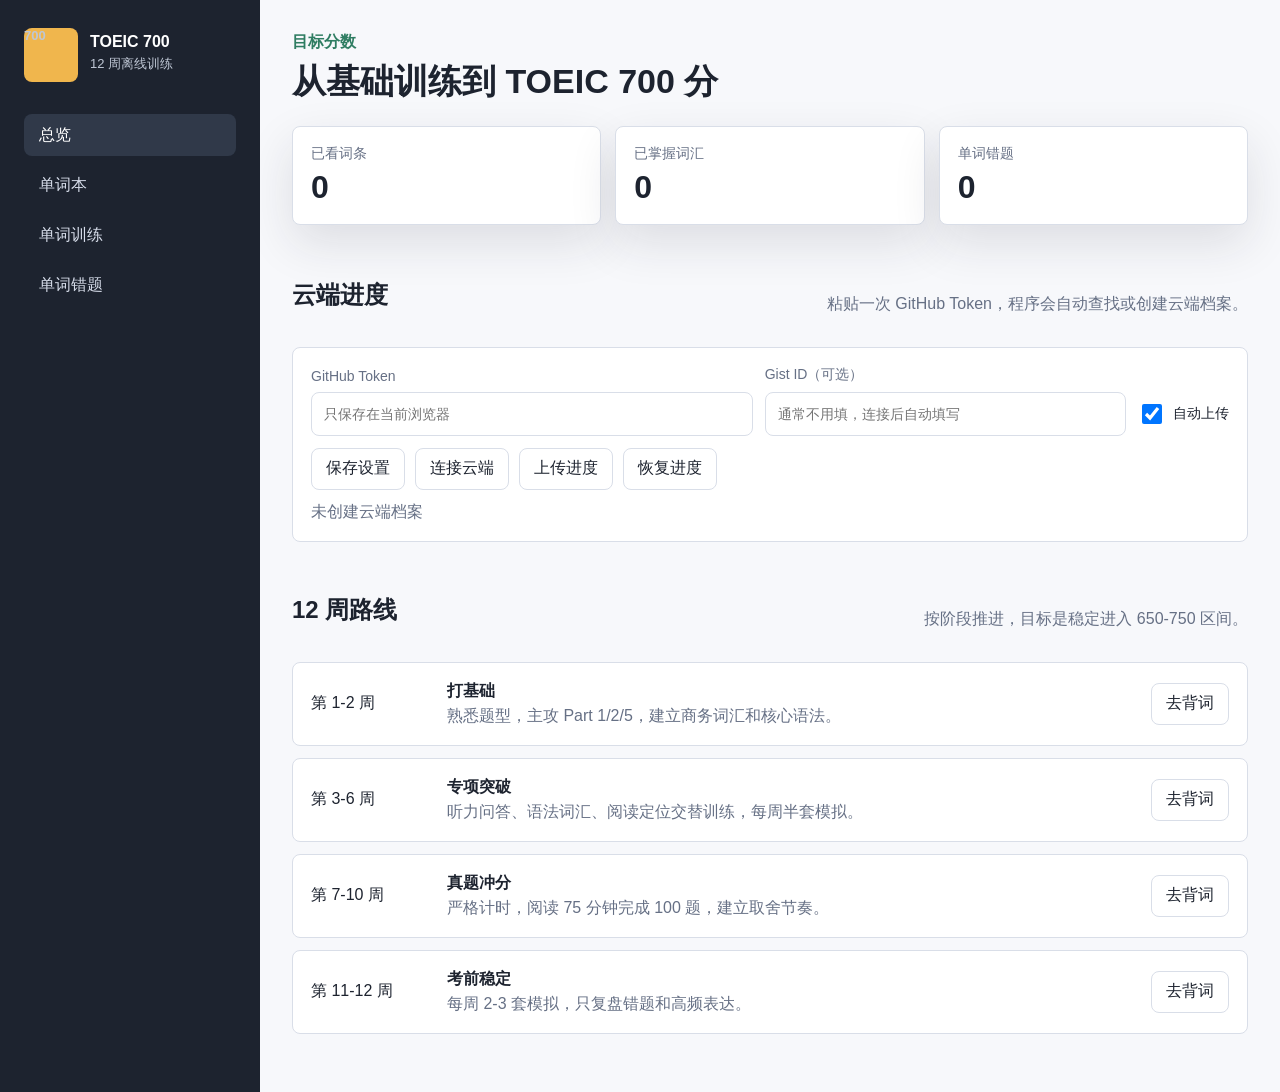
==== index.html @ c93ab91b "Add files via upload" ====
﻿<!doctype html>
<html lang="zh-CN">
  <head>
    <meta charset="utf-8" />
    <meta name="viewport" content="width=device-width, initial-scale=1" />
    <title>TOEIC 700 离线训练程序</title>
    <link rel="stylesheet" href="./styles.css" />
  </head>
  <body>
    <aside class="sidebar">
      <div class="brand">
        <span class="brand-mark">700</span>
        <div>
          <strong>TOEIC 700</strong>
          <span>12 周离线训练</span>
        </div>
      </div>
      <nav class="tabs" aria-label="主导航">
        <button class="tab active" data-tab="dashboard">总览</button>
        <button class="tab" data-tab="wordbook">单词本</button>
        <button class="tab" data-tab="vocab">单词训练</button>
        <button class="tab" data-tab="word-mistakes">单词错题</button>
      </nav>
    </aside>

    <main class="app">
      <section class="panel active" id="dashboard">
        <header class="page-head">
          <div>
            <p class="eyebrow">目标分数</p>
            <h1>从基础训练到 TOEIC 700 分</h1>
          </div>
        </header>

        <div class="metrics">
          <article>
            <span>已看词条</span>
            <strong id="seen-count">0</strong>
          </article>
          <article>
            <span>已掌握词汇</span>
            <strong id="known-count">0</strong>
          </article>
          <article>
            <span>单词错题</span>
            <strong id="word-mistake-dashboard-count">0</strong>
          </article>
        </div>

        <section class="band cloud-sync">
          <div class="section-title">
            <h2>云端进度</h2>
            <p>粘贴一次 GitHub Token，程序会自动查找或创建云端档案。</p>
          </div>
          <div class="cloud-sync-card">
            <label>
              GitHub Token
              <input id="cloud-token" type="password" autocomplete="off" placeholder="只保存在当前浏览器" />
            </label>
            <label>
              Gist ID（可选）
              <input id="cloud-gist-id" type="text" autocomplete="off" placeholder="通常不用填，连接后自动填写" />
            </label>
            <label class="check-row">
              <input id="cloud-auto" type="checkbox" />
              自动上传
            </label>
            <div class="cloud-actions">
              <button id="save-cloud-sync" type="button">保存设置</button>
              <button id="create-cloud-save" type="button">连接云端</button>
              <button id="upload-cloud-save" type="button">上传进度</button>
              <button id="download-cloud-save" type="button">恢复进度</button>
            </div>
            <p class="cloud-status" id="cloud-status">未连接云端</p>
          </div>
        </section>

        <section class="band">
          <div class="section-title">
            <h2>12 周路线</h2>
            <p>按阶段推进，目标是稳定进入 650-750 区间。</p>
          </div>
          <div class="timeline" id="timeline"></div>
        </section>
      </section>

      <section class="panel" id="wordbook">
        <header class="page-head">
          <div>
            <p class="eyebrow">词汇浏览</p>
            <h1>单词本</h1>
          </div>
          <div class="actions">
            <input id="wordbook-search" class="wordbook-search" type="search" aria-label="单词检索" placeholder="检索单词/中文/例句">
            <select id="wordbook-filter" aria-label="单词本分类">
              <option value="all">全部</option>
              <option value="word">只看单词</option>
              <option value="phrase">只看短语</option>
              <option value="grammar">固定搭配</option>
              <option value="office">办公室</option>
              <option value="meeting">会议</option>
              <option value="finance">财务</option>
              <option value="travel">差旅</option>
              <option value="hiring">招聘</option>
              <option value="logistics">物流</option>
              <option value="photo">照片词库</option>
            </select>
            <button id="prev-wordbook">上一条</button>
            <button id="refresh-wordbook">下一条</button>
            <button id="speak-wordbook">朗读</button>
            <button id="return-wordbook-last">回到上次</button>
          </div>
        </header>
        <div class="wordbook-summary">
          <strong id="wordbook-count">0</strong>
          <span>条词汇和短语</span>
        </div>
        <div class="flashcard wordbook-card" id="wordbook-card">
          <span id="wordbook-tag">Business</span>
          <p class="wordbook-sequence" id="wordbook-sequence">序号 1 / 1</p>
          <p class="word-mode-label" id="wordbook-kind">单词</p>
          <h2 id="wordbook-word">invoice</h2>
          <p class="wordbook-pos" id="wordbook-pos">词性：名词</p>
          <p id="wordbook-meaning">发票</p>
          <blockquote id="wordbook-example">Please send the invoice by Friday.</blockquote>
          <p class="token-translation" id="wordbook-token-translation">点击例句中的单词查看翻译</p>
          <p class="translation" id="wordbook-translation">请在周五前发送发票。</p>
          <div class="word-meta">
            <strong id="wordbook-phrase">send an invoice</strong>
            <span id="wordbook-note">TOEIC 常见搭配。</span>
          </div>
        </div>
      </section>

      <section class="panel" id="vocab">
        <header class="page-head">
          <div>
            <p class="eyebrow">高频商务词</p>
            <h1>单词训练</h1>
          </div>
          <div class="actions">
            <select id="vocab-filter" aria-label="词汇分类">
              <option value="all">全部场景</option>
              <option value="highfreq">1000+ 高频词库</option>
              <option value="office">办公室</option>
              <option value="meeting">会议</option>
              <option value="finance">财务</option>
              <option value="travel">差旅</option>
              <option value="hiring">招聘</option>
              <option value="logistics">物流</option>
              <option value="grammar">固定搭配</option>
              <option value="photo">照片词库</option>
              <option value="wordMistakes">不熟词复习</option>
              <option value="gold">我的金フレ词库</option>
            </select>
            <select id="word-training-mode" aria-label="训练模式">
              <option value="enToCn">英文选中文</option>
              <option value="cnToEn">中文选英文</option>
            </select>
            <select id="word-training-kind" aria-label="训练对象">
              <option value="allKinds">全部</option>
              <option value="word">单词</option>
              <option value="phrase">短语</option>
              <option value="grammar">固定搭配</option>
            </select>
            <button id="random-vocab">打乱题序</button>
            <button id="speak-vocab">朗读</button>
          </div>
        </header>
        <div class="flashcard training-card" id="flashcard">
          <div class="training-content">
            <span id="vocab-tag">Business</span>
            <p class="vocab-sequence" id="vocab-sequence">题号 1 / 1</p>
            <p class="word-mode-label" id="word-question-type">英文选中文</p>
            <h2 id="vocab-word">invoice</h2>
            <p id="vocab-meaning">选择正确答案</p>
            <div class="word-choice-grid" id="word-options"></div>
            <div class="feedback" id="word-feedback"></div>
          </div>
          <button class="training-next-zone" id="training-next-zone" aria-label="下一题">下一题</button>
        </div>
        <div class="word-stats">
          <article>
            <span>当前词库</span>
            <strong id="current-word-count">0</strong>
          </article>
          <article>
            <span>已掌握</span>
            <strong id="word-known-count">0</strong>
          </article>
          <article>
            <span>不熟单词</span>
            <strong id="word-unknown-count">0</strong>
          </article>
        </div>
      </section>

      <section class="panel" id="word-mistakes">
        <header class="page-head">
          <div>
            <p class="eyebrow">单词复盘</p>
            <h1>单词错题本</h1>
          </div>
          <div class="actions">
            <button id="practice-word-mistakes">只练不熟词</button>
            <button id="clear-word-mistakes">清空单词错题</button>
          </div>
        </header>
        <div class="mistakes" id="word-mistake-list"></div>
      </section>
    </main>

    <script src="./app.js"></script>
  </body>
</html>
---- styles.css ----
:root {
  color-scheme: light;
  --ink: #1d232f;
  --muted: #667085;
  --line: #d9dee8;
  --paper: #f7f8fb;
  --panel: #ffffff;
  --green: #2f7d62;
  --blue: #315f9f;
  --red: #b4483b;
  --yellow: #f0b64d;
  --shadow: 0 18px 48px rgba(29, 35, 47, 0.12);
}

* {
  box-sizing: border-box;
}

body {
  margin: 0;
  min-height: 100vh;
  display: grid;
  grid-template-columns: 260px 1fr;
  color: var(--ink);
  background: var(--paper);
  font-family: "Segoe UI", "Microsoft YaHei", Arial, sans-serif;
}

button,
input,
select {
  font: inherit;
}

button,
select {
  min-height: 42px;
  border: 1px solid var(--line);
  border-radius: 8px;
  background: #fff;
  color: var(--ink);
  padding: 0 14px;
  cursor: pointer;
}

button:hover,
select:hover {
  border-color: var(--blue);
}

.primary {
  border-color: var(--green);
  background: var(--green);
  color: #fff;
}

.sidebar {
  min-height: 100vh;
  padding: 24px;
  background: #1d232f;
  color: #fff;
}

.brand {
  display: flex;
  align-items: center;
  gap: 12px;
  margin-bottom: 32px;
}

.brand-mark {
  display: grid;
  place-items: center;
  width: 54px;
  height: 54px;
  border-radius: 8px;
  background: var(--yellow);
  color: #1d232f;
  font-weight: 800;
}

.brand strong,
.brand span {
  display: block;
}

.brand span {
  color: #bfc7d5;
  font-size: 13px;
  margin-top: 4px;
}

.tabs {
  display: grid;
  gap: 8px;
}

.tab {
  width: 100%;
  justify-content: flex-start;
  text-align: left;
  border-color: transparent;
  background: transparent;
  color: #d7ddea;
}

.tab.active,
.tab:hover {
  background: #303949;
  color: #fff;
}

.app {
  padding: 32px;
  overflow: auto;
}

.panel {
  display: none;
}

.panel.active {
  display: block;
}

.page-head {
  display: flex;
  align-items: flex-start;
  justify-content: space-between;
  gap: 20px;
  margin-bottom: 24px;
}

.eyebrow {
  margin: 0 0 8px;
  color: var(--green);
  font-weight: 700;
  letter-spacing: 0;
}

h1,
h2,
p {
  margin-top: 0;
}

h1 {
  margin-bottom: 0;
  font-size: 34px;
  line-height: 1.2;
}

.score-card,
.metrics article,
.flashcard,
.quiz,
.timer,
.score-form,
.history,
.mistakes {
  background: var(--panel);
  border: 1px solid var(--line);
  border-radius: 8px;
  box-shadow: var(--shadow);
}

.score-card {
  min-width: 170px;
  padding: 18px;
}

.score-card span,
.metrics span,
.timer span {
  display: block;
  color: var(--muted);
  font-size: 14px;
}

.score-card strong,
.metrics strong,
.timer strong {
  display: block;
  margin-top: 6px;
  font-size: 32px;
}

.metrics {
  display: grid;
  grid-template-columns: repeat(auto-fit, minmax(150px, 1fr));
  gap: 14px;
  margin-bottom: 28px;
}

.word-stats {
  display: grid;
  grid-template-columns: repeat(3, minmax(150px, 1fr));
  gap: 14px;
  margin-top: 16px;
}

.word-stats article {
  padding: 16px;
  border: 1px solid var(--line);
  border-radius: 8px;
  background: #fff;
}

.word-stats span {
  display: block;
  color: var(--muted);
  font-size: 14px;
}

.word-stats strong {
  display: block;
  margin-top: 6px;
  font-size: 28px;
}

.wordbook-summary {
  display: flex;
  align-items: baseline;
  gap: 8px;
  margin-bottom: 14px;
  color: var(--muted);
}

.wordbook-summary strong {
  color: var(--ink);
  font-size: 30px;
}

.wordbook-card {
  min-height: 420px;
  position: relative;
  cursor: default;
}

.wordbook-sequence {
  position: absolute;
  top: 28px;
  right: 32px;
  margin: 0;
  padding: 6px 10px;
  border: 1px solid #d8e6e0;
  border-radius: 999px;
  background: #f1f7f4;
  color: var(--green);
  font-size: 14px;
  font-weight: 700;
  pointer-events: none;
}

.wordbook-card::after {
  content: "";
  position: absolute;
  top: 0;
  right: 0;
  width: 50%;
  height: 100%;
  border-radius: 0 8px 8px 0;
  pointer-events: none;
}

.wordbook-card:hover::after {
  background: rgba(49, 95, 159, 0.035);
}

.training-card {
  display: grid;
  grid-template-columns: minmax(0, 4fr) minmax(120px, 1fr);
  gap: 20px;
  align-content: stretch;
}

.training-content {
  display: grid;
  align-content: center;
  gap: 16px;
  min-width: 0;
}

.vocab-sequence {
  width: max-content;
  margin: -8px 0 0;
  padding: 6px 10px;
  border: 1px solid #d8e6e0;
  border-radius: 999px;
  background: #f1f7f4;
  color: var(--green);
  font-size: 14px;
  font-weight: 700;
}

.training-next-zone {
  width: 100%;
  min-height: 100%;
  border: 1px solid #b9d4c8;
  border-radius: 8px;
  background: #e5f0ec;
  color: var(--green);
  font-weight: 800;
  font-size: 20px;
}

.training-next-zone:hover {
  background: #d7e9e1;
  border-color: var(--green);
}

.metrics article {
  padding: 18px;
}

.band {
  padding: 26px 0;
}

.section-title {
  display: flex;
  align-items: end;
  justify-content: space-between;
  gap: 20px;
  margin-bottom: 16px;
}

.section-title p {
  color: var(--muted);
}

.cloud-sync-card {
  display: grid;
  grid-template-columns: minmax(220px, 1.1fr) minmax(180px, 0.9fr) auto;
  gap: 12px;
  align-items: end;
  padding: 18px;
  border: 1px solid var(--line);
  border-radius: 8px;
  background: #fff;
}

.cloud-sync-card label {
  display: grid;
  gap: 8px;
  color: var(--muted);
  font-size: 14px;
}

.cloud-sync-card .check-row {
  display: flex;
  align-items: center;
  gap: 8px;
  min-height: 44px;
  color: var(--ink);
}

.cloud-sync-card .check-row input {
  width: 20px;
  height: 20px;
  min-height: 20px;
}

.cloud-actions {
  grid-column: 1 / -1;
  display: flex;
  flex-wrap: wrap;
  gap: 10px;
}

.cloud-status {
  grid-column: 1 / -1;
  margin: 0;
  color: var(--muted);
}

.cloud-status.error {
  color: var(--red);
}

.cloud-status.ok {
  color: var(--green);
}

.timeline,
.task-list {
  display: grid;
  gap: 12px;
}

.phase,
.task {
  display: grid;
  grid-template-columns: 120px 1fr auto;
  gap: 16px;
  align-items: center;
  padding: 18px;
  border: 1px solid var(--line);
  border-radius: 8px;
  background: #fff;
}

.phase strong,
.task strong {
  display: block;
  margin-bottom: 4px;
}

.phase p,
.task p {
  margin: 0;
  color: var(--muted);
}

.task input {
  width: 22px;
  height: 22px;
}

.actions {
  display: flex;
  gap: 10px;
  flex-wrap: wrap;
}

.wordbook-search {
  min-height: 42px;
  width: min(280px, 100%);
  border: 1px solid var(--line);
  border-radius: 8px;
  background: #fff;
  color: var(--ink);
  padding: 0 14px;
}

.wordbook-search:focus {
  outline: 2px solid rgba(49, 95, 159, 0.18);
  border-color: var(--blue);
}

.flashcard {
  min-height: 360px;
  display: grid;
  align-content: center;
  gap: 16px;
  padding: 42px;
}

.flashcard > span,
.training-content > span {
  width: max-content;
  padding: 6px 10px;
  border-radius: 999px;
  background: #e5f0ec;
  color: var(--green);
  font-weight: 700;
}

.flashcard h2 {
  margin: 0;
  font-size: 60px;
}

.flashcard p {
  font-size: 26px;
}

.flashcard .vocab-sequence {
  font-size: 14px;
}

blockquote {
  margin: 0;
  padding-left: 18px;
  border-left: 4px solid var(--yellow);
  color: var(--muted);
  font-size: 20px;
}

.grammar-pair-row,
.grammar-pair-example,
.grammar-pair-translation {
  display: block;
  width: auto;
  padding: 0;
  border-radius: 0;
  background: transparent;
  color: inherit;
  margin-bottom: 12px;
  line-height: 1.45;
}

.grammar-pair-section-title {
  display: block;
  width: auto;
  padding: 0;
  border-radius: 0;
  background: transparent;
  color: var(--blue);
  font-size: 16px;
  font-weight: 700;
  margin-bottom: 8px;
}

.grammar-pair-row strong,
.grammar-pair-example strong,
.grammar-pair-translation strong {
  color: var(--blue);
  font-size: 17px;
}

.grammar-pair-row {
  font-size: 20px;
}

.grammar-pair-row strong {
  margin-right: 10px;
}

.grammar-pair-meaning {
  display: inline;
  color: var(--ink);
  font-size: inherit;
}

.grammar-pair-example {
  color: var(--muted);
  font-size: 20px;
}

.grammar-pair-translation {
  color: var(--ink);
  font-size: 20px;
}

.grammar-pair-row:last-child,
.grammar-pair-example:last-child,
.grammar-pair-translation:last-child {
  margin-bottom: 0;
}

.example-token {
  display: inline;
  width: auto;
  border: 0;
  min-height: auto;
  padding: 2px 3px;
  border-radius: 4px;
  background: transparent;
  color: inherit;
  font: inherit;
  line-height: 1.6;
  text-align: inherit;
  vertical-align: baseline;
}

.example-token:hover {
  background: #eef2f7;
  color: var(--blue);
}

.token-translation {
  margin: -6px 0 0;
  color: var(--blue);
  font-size: 16px;
  font-weight: 700;
}

.translation {
  margin: -8px 0 0;
  color: var(--ink);
  font-size: 18px;
}

.word-meta {
  display: grid;
  gap: 6px;
  padding-top: 10px;
  border-top: 1px solid var(--line);
}

.word-meta strong {
  color: var(--blue);
}

.word-meta span {
  color: var(--muted);
}

.word-mode-label {
  margin: 0;
  color: var(--green);
  font-size: 16px;
  font-weight: 700;
}

.wordbook-pos {
  width: max-content;
  margin: -8px 0 0;
  padding: 6px 10px;
  border: 1px solid #cfe2db;
  border-radius: 999px;
  background: #f1f7f4;
  color: var(--green);
  font-size: 16px;
  font-weight: 700;
}

.word-choice-grid {
  display: grid;
  grid-template-columns: repeat(2, minmax(180px, 1fr));
  gap: 10px;
}

.word-option {
  min-height: 58px;
  text-align: left;
  white-space: normal;
  line-height: 1.4;
}

.word-option.correct {
  border-color: var(--green);
  background: #e5f0ec;
}

.word-option.wrong {
  border-color: var(--red);
  background: #fae9e6;
}

textarea {
  width: 100%;
  min-height: 140px;
  resize: vertical;
  border: 1px solid var(--line);
  border-radius: 8px;
  padding: 12px;
  font: inherit;
  line-height: 1.5;
}

.quiz {
  padding: 28px;
}

.quiz-top {
  display: flex;
  justify-content: space-between;
  gap: 12px;
  align-items: center;
  margin-bottom: 18px;
}

.passage {
  color: var(--muted);
  line-height: 1.7;
  white-space: pre-wrap;
}

.options {
  display: grid;
  gap: 10px;
  margin: 20px 0;
}

.option {
  text-align: left;
  min-height: 50px;
}

.option.correct {
  border-color: var(--green);
  background: #e5f0ec;
}

.option.wrong {
  border-color: var(--red);
  background: #fae9e6;
}

.feedback {
  min-height: 48px;
  color: var(--muted);
}

.mock-grid {
  display: grid;
  grid-template-columns: 280px 1fr;
  gap: 16px;
}

.timer {
  display: grid;
  place-items: center;
  min-height: 210px;
}

.timer strong {
  font-size: 56px;
}

.score-form {
  display: grid;
  gap: 14px;
  padding: 22px;
}

.score-form label {
  display: grid;
  gap: 8px;
  color: var(--muted);
}

input {
  min-height: 44px;
  border: 1px solid var(--line);
  border-radius: 8px;
  padding: 0 12px;
}

.history,
.mistakes {
  margin-top: 16px;
  padding: 18px;
}

.history-row,
.mistake-row {
  display: grid;
  gap: 6px;
  padding: 14px 0;
  border-bottom: 1px solid var(--line);
}

.history-row:last-child,
.mistake-row:last-child {
  border-bottom: 0;
}

.empty {
  color: var(--muted);
}

@media (max-width: 860px) {
  body {
    grid-template-columns: 1fr;
  }

  .sidebar {
    min-height: auto;
    padding: 16px;
  }

  .tabs {
    grid-template-columns: repeat(3, 1fr);
  }

  .app {
    padding: 20px;
  }

  .page-head,
  .section-title {
    display: grid;
  }

  .metrics,
  .word-stats,
  .word-choice-grid,
  .mock-grid,
  .cloud-sync-card {
    grid-template-columns: 1fr;
  }

  .training-card {
    grid-template-columns: 1fr;
  }

  .training-next-zone {
    min-height: 64px;
  }

  .phase,
  .task {
    grid-template-columns: 1fr auto;
  }

  .phase > span {
    grid-column: 1 / -1;
  }

  .flashcard h2 {
    font-size: 42px;
  }
}
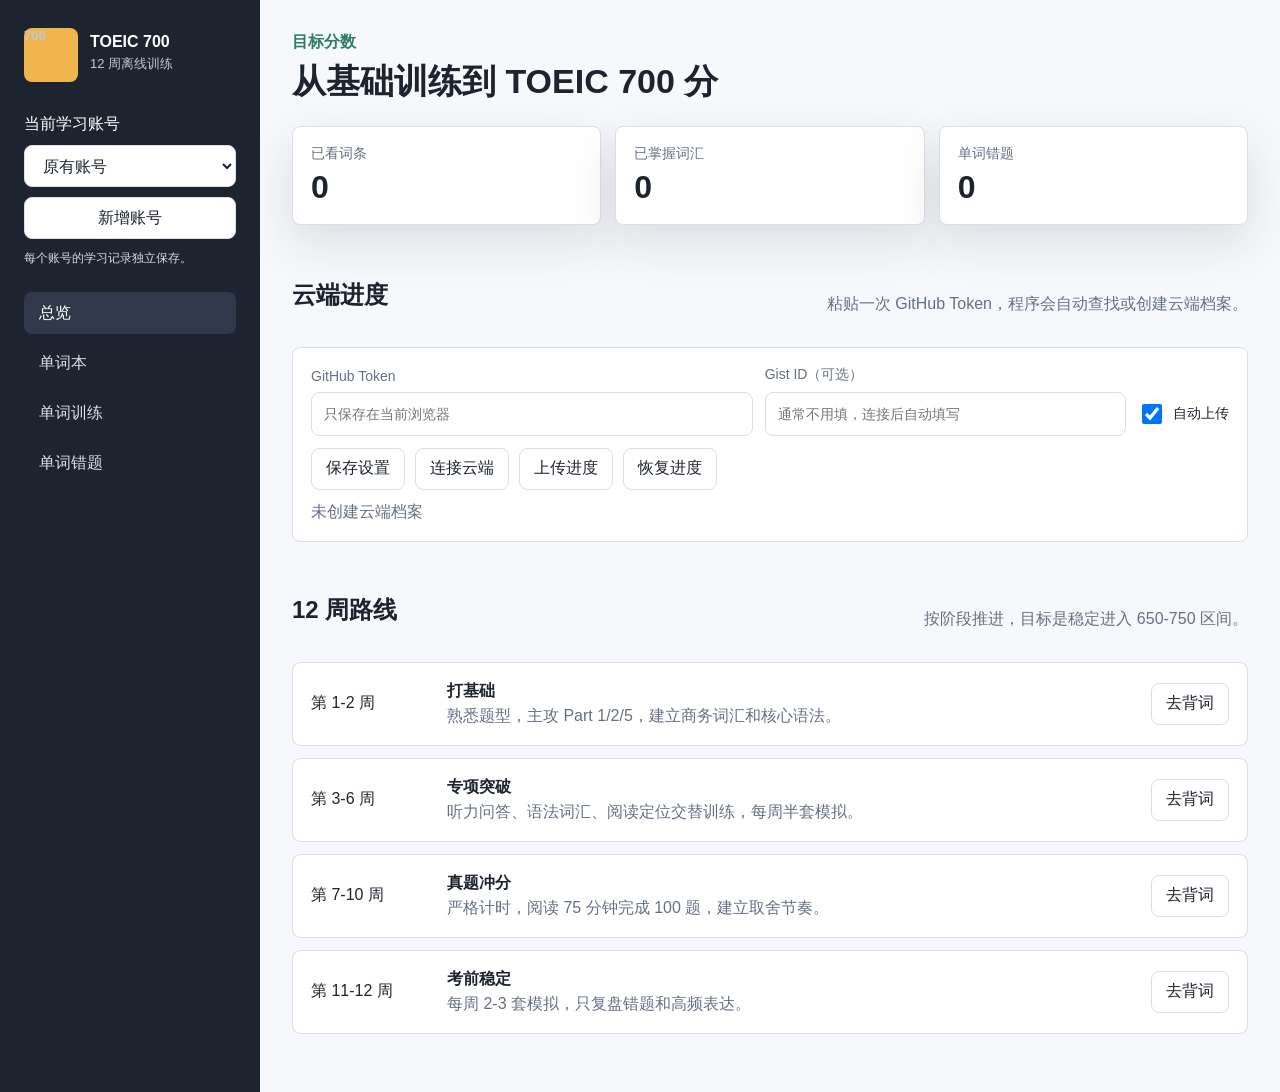
==== commit b16f1cdd: "Add independent learning accounts and account switching" ====
--- a/index.html
+++ b/index.html
@@ -4,7 +4,7 @@
     <meta charset="utf-8" />
     <meta name="viewport" content="width=device-width, initial-scale=1" />
     <title>TOEIC 700 离线训练程序</title>
-    <link rel="stylesheet" href="./styles.css" />
+    <link rel="stylesheet" href="./styles.css?v=accounts-20260916" />
   </head>
   <body>
     <aside class="sidebar">
@@ -15,6 +15,13 @@
           <span>12 周离线训练</span>
         </div>
       </div>
+      <section class="account-panel" aria-label="学习账号">
+        <label for="account-select">当前学习账号</label>
+        <select id="account-select" aria-label="切换账号"></select>
+        <button id="add-account" type="button">新增账号</button>
+        <p>每个账号的学习记录独立保存。</p>
+        <p id="account-status" role="status"></p>
+      </section>
       <nav class="tabs" aria-label="主导航">
         <button class="tab active" data-tab="dashboard">总览</button>
         <button class="tab" data-tab="wordbook">单词本</button>
@@ -210,6 +217,7 @@
       </section>
     </main>
 
-    <script src="./app.js"></script>
+    <script src="./accounts.js?v=20260916"></script>
+    <script src="./app.js?v=accounts-20260916"></script>
   </body>
 </html>
--- a/styles.css
+++ b/styles.css
@@ -794,3 +794,8 @@
     font-size: 42px;
   }
 }
+
+.account-panel { display: grid; gap: 10px; margin: 24px 0; }
+.account-panel select, .account-panel button { width: 100%; min-width: 0; }
+.account-panel p { margin: 0; font-size: 12px; color: #d2dae8; line-height: 1.6; }
+.account-panel #account-status:empty { display: none; }
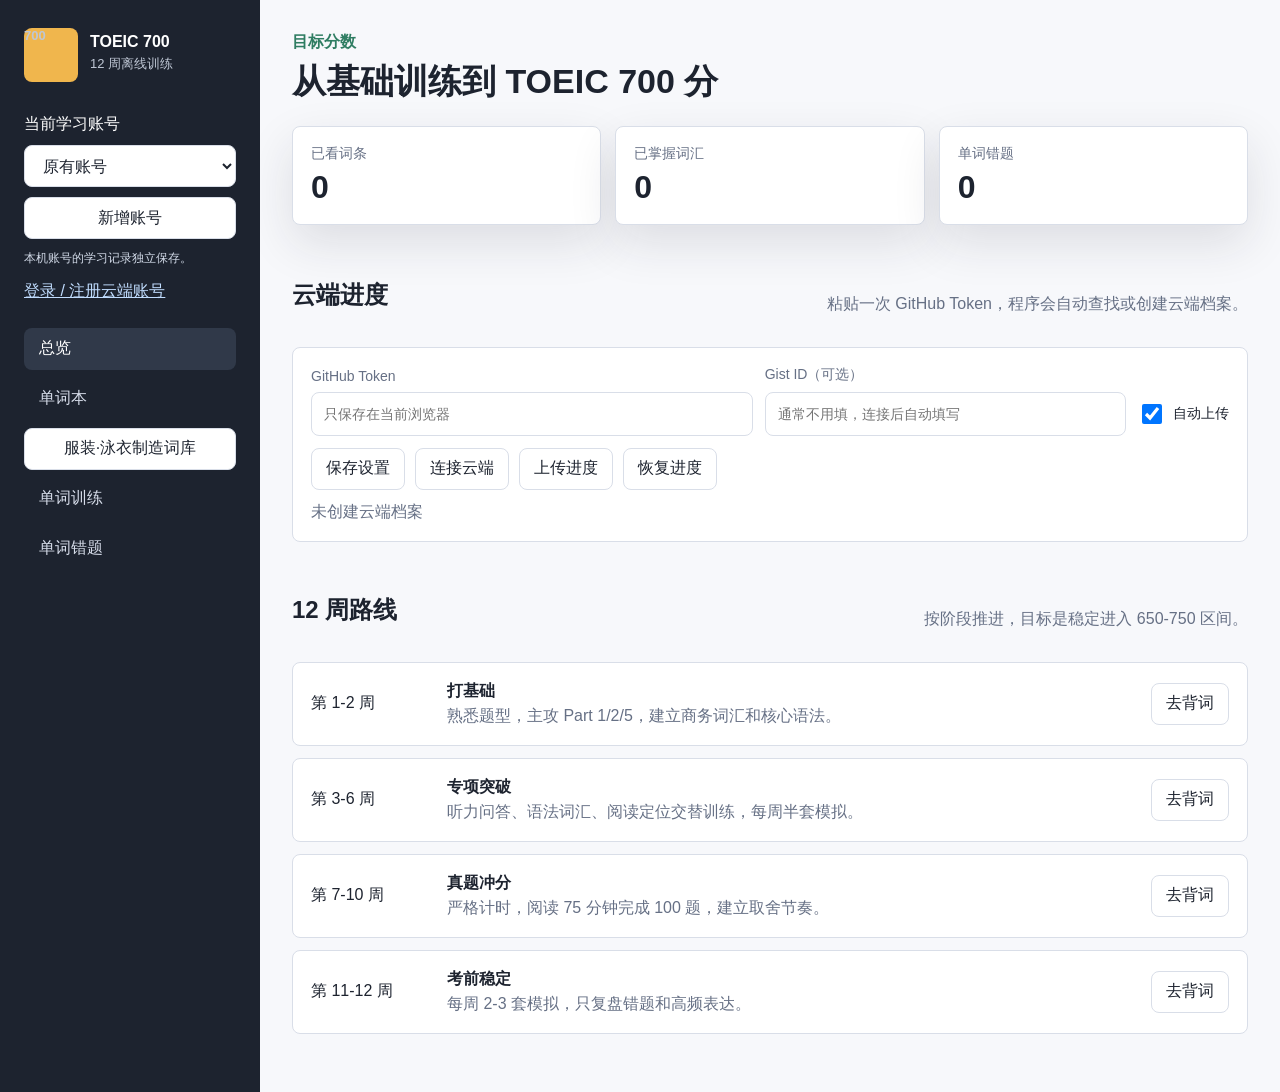
==== commit 09f3261d: "Add username-based cloud sync and apparel/swimwear workplace vocabulary" ====
--- a/index.html
+++ b/index.html
@@ -1,10 +1,10 @@
-﻿<!doctype html>
+<!doctype html>
 <html lang="zh-CN">
   <head>
     <meta charset="utf-8" />
     <meta name="viewport" content="width=device-width, initial-scale=1" />
     <title>TOEIC 700 离线训练程序</title>
-    <link rel="stylesheet" href="./styles.css?v=accounts-20260916" />
+    <link rel="stylesheet" href="./styles.css?v=cloud-v1" />
   </head>
   <body>
     <aside class="sidebar">
@@ -19,12 +19,14 @@
         <label for="account-select">当前学习账号</label>
         <select id="account-select" aria-label="切换账号"></select>
         <button id="add-account" type="button">新增账号</button>
-        <p>每个账号的学习记录独立保存。</p>
+        <p>本机账号的学习记录独立保存。</p>
+        <a id="login-cloud-account" href="./account.html">登录 / 注册云端账号</a>
         <p id="account-status" role="status"></p>
       </section>
       <nav class="tabs" aria-label="主导航">
         <button class="tab active" data-tab="dashboard">总览</button>
         <button class="tab" data-tab="wordbook">单词本</button>
+        <button id="open-apparel-wordbook" type="button">服装·泳衣制造词库</button>
         <button class="tab" data-tab="vocab">单词训练</button>
         <button class="tab" data-tab="word-mistakes">单词错题</button>
       </nav>
@@ -54,6 +56,15 @@
           </article>
         </div>
 
+        <section class="band" id="cloud-account-tools" hidden>
+          <div class="section-title"><h2>账号自动同步</h2><p id="auto-sync-status" role="status">正在连接云端…</p></div>
+          <div class="cloud-actions"><button id="sync-now" type="button">立即同步</button><button id="cloud-signout" type="button">退出云端账号</button></div>
+          <details><summary>导入这台设备的旧学习记录</summary>
+            <p>选择本机账号，将它的学习进度合并到当前云端账号。原记录会保留。</p>
+            <select id="import-local-account" aria-label="要导入的本机账号"></select>
+            <button id="import-local-progress" type="button">导入学习记录</button>
+          </details>
+        </section>
         <section class="band cloud-sync">
           <div class="section-title">
             <h2>云端进度</h2>
@@ -101,6 +112,7 @@
             <input id="wordbook-search" class="wordbook-search" type="search" aria-label="单词检索" placeholder="检索单词/中文/例句">
             <select id="wordbook-filter" aria-label="单词本分类">
               <option value="all">全部</option>
+              <option value="apparel">服装·泳衣制造</option>
               <option value="word">只看单词</option>
               <option value="phrase">只看短语</option>
               <option value="grammar">固定搭配</option>
@@ -148,6 +160,7 @@
           <div class="actions">
             <select id="vocab-filter" aria-label="词汇分类">
               <option value="all">全部场景</option>
+              <option value="apparel">服装·泳衣制造</option>
               <option value="highfreq">1000+ 高频词库</option>
               <option value="office">办公室</option>
               <option value="meeting">会议</option>
@@ -217,7 +230,13 @@
       </section>
     </main>
 
-    <script src="./accounts.js?v=20260916"></script>
-    <script src="./app.js?v=accounts-20260916"></script>
+    <script src="./supabase-config.js?v=cloud-v1"></script>
+    <script src="./supabase-client-vendor.js?v=2.102.0"></script>
+    <script src="./cloud-client.js?v=cloud-v1"></script>
+    <script src="./cloud-sync-core.js?v=cloud-v1"></script>
+    <script src="./accounts.js?v=cloud-v1"></script>
+    <script src="./apparel-vocab.js?v=cloud-v1"></script>
+    <script src="./app.js?v=cloud-v1"></script>
+    <script src="./cloud-session.js?v=cloud-v1"></script>
   </body>
 </html>
--- a/styles.css
+++ b/styles.css
@@ -799,3 +799,7 @@
 .account-panel select, .account-panel button { width: 100%; min-width: 0; }
 .account-panel p { margin: 0; font-size: 12px; color: #d2dae8; line-height: 1.6; }
 .account-panel #account-status:empty { display: none; }
+[hidden] { display: none !important; }
+.account-panel a { color: #c1ddff; line-height: 1.6; }
+#cloud-account-tools details { margin-top: 20px; }
+#cloud-account-tools summary { cursor: pointer; }
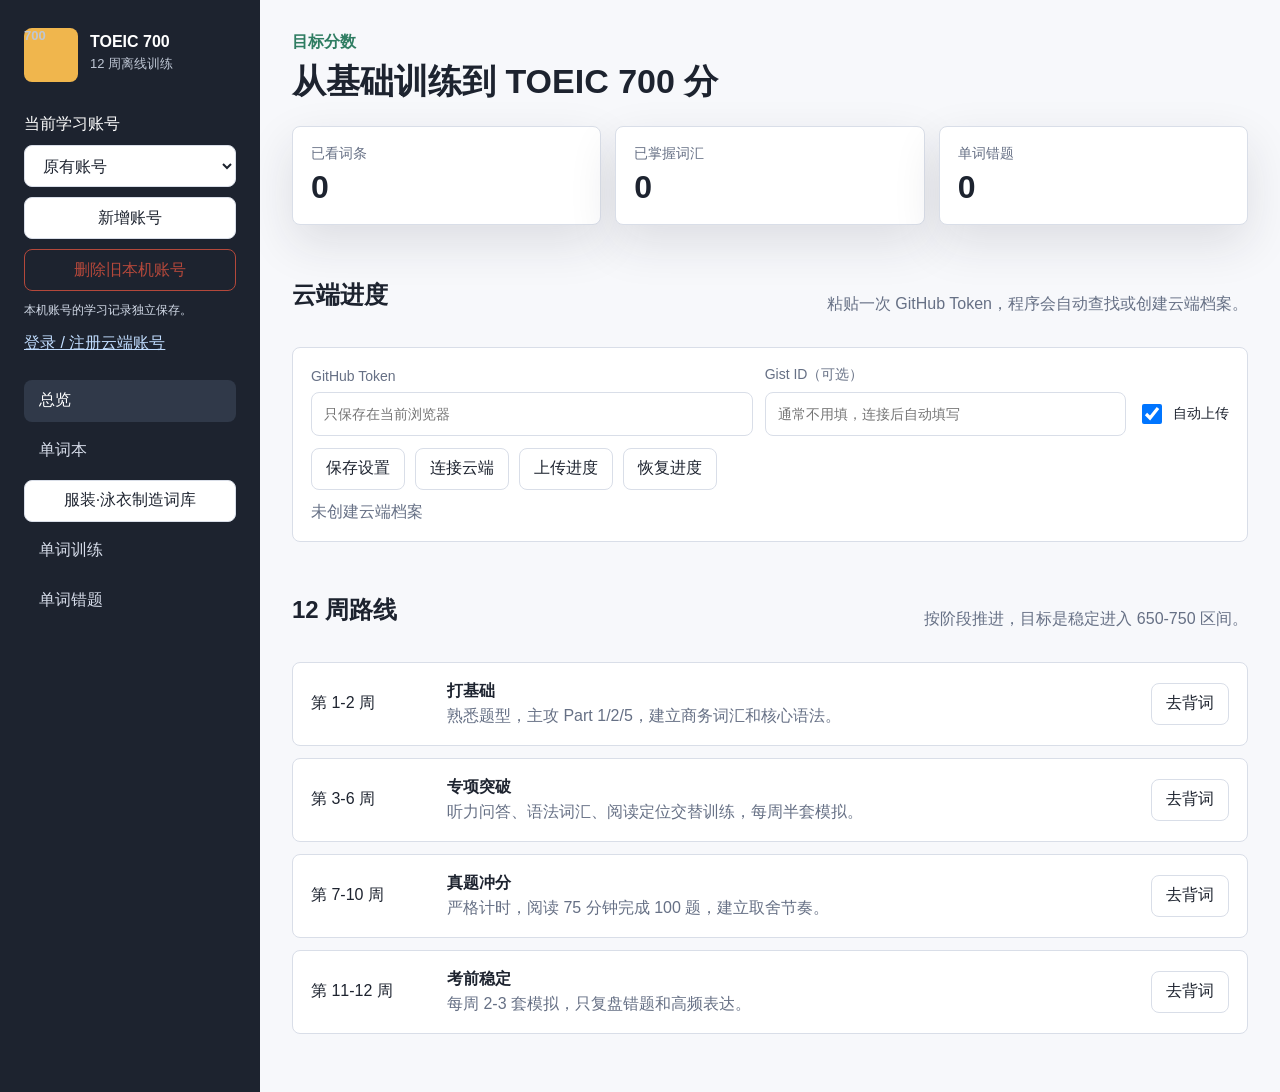
==== commit 4d4ee1cd: "Add safe cleanup for old local learning accounts" ====
--- a/index.html
+++ b/index.html
@@ -19,6 +19,7 @@
         <label for="account-select">当前学习账号</label>
         <select id="account-select" aria-label="切换账号"></select>
         <button id="add-account" type="button">新增账号</button>
+        <button id="delete-local-accounts" type="button" class="danger-button">删除旧本机账号</button>
         <p>本机账号的学习记录独立保存。</p>
         <a id="login-cloud-account" href="./account.html">登录 / 注册云端账号</a>
         <p id="account-status" role="status"></p>
--- a/styles.css
+++ b/styles.css
@@ -799,6 +799,7 @@
 .account-panel select, .account-panel button { width: 100%; min-width: 0; }
 .account-panel p { margin: 0; font-size: 12px; color: #d2dae8; line-height: 1.6; }
 .account-panel #account-status:empty { display: none; }
+.account-panel .danger-button { border-color: var(--red); color: var(--red); background: transparent; }
 [hidden] { display: none !important; }
 .account-panel a { color: #c1ddff; line-height: 1.6; }
 #cloud-account-tools details { margin-top: 20px; }
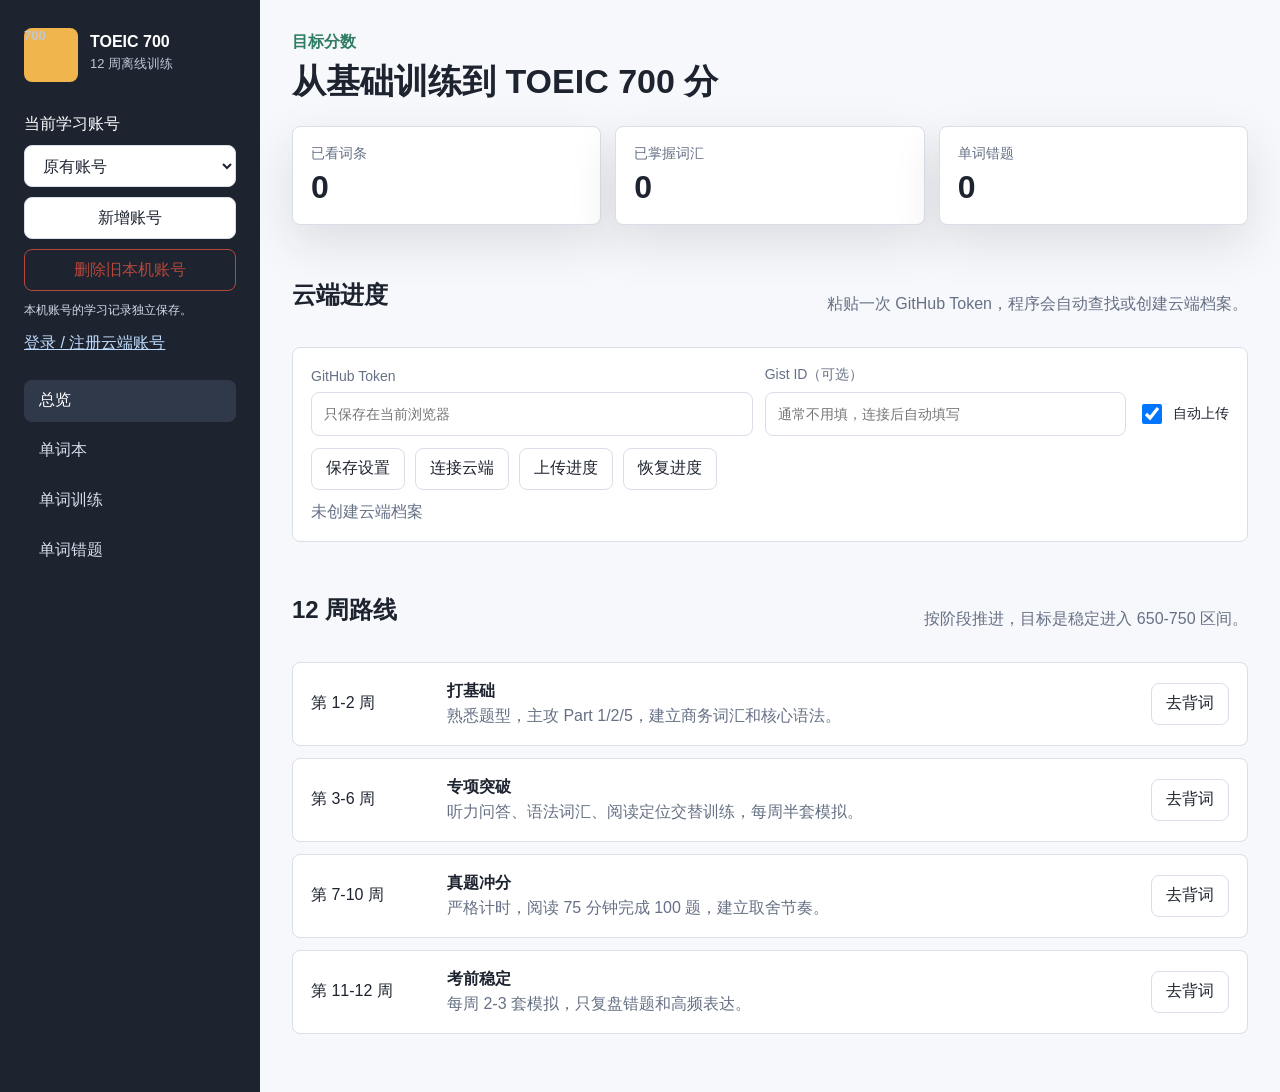
==== commit 3e3da7db: "Hide separate apparel wordbook navigation entry" ====
--- a/index.html
+++ b/index.html
@@ -1,243 +1,243 @@
-<!doctype html>
-<html lang="zh-CN">
-  <head>
-    <meta charset="utf-8" />
-    <meta name="viewport" content="width=device-width, initial-scale=1" />
-    <title>TOEIC 700 离线训练程序</title>
-    <link rel="stylesheet" href="./styles.css?v=cloud-v1" />
-  </head>
-  <body>
-    <aside class="sidebar">
-      <div class="brand">
-        <span class="brand-mark">700</span>
-        <div>
-          <strong>TOEIC 700</strong>
-          <span>12 周离线训练</span>
-        </div>
-      </div>
-      <section class="account-panel" aria-label="学习账号">
-        <label for="account-select">当前学习账号</label>
-        <select id="account-select" aria-label="切换账号"></select>
+<!doctype html>
+<html lang="zh-CN">
+  <head>
+    <meta charset="utf-8" />
+    <meta name="viewport" content="width=device-width, initial-scale=1" />
+    <title>TOEIC 700 离线训练程序</title>
+    <link rel="stylesheet" href="./styles.css?v=cloud-v1" />
+  </head>
+  <body>
+    <aside class="sidebar">
+      <div class="brand">
+        <span class="brand-mark">700</span>
+        <div>
+          <strong>TOEIC 700</strong>
+          <span>12 周离线训练</span>
+        </div>
+      </div>
+      <section class="account-panel" aria-label="学习账号">
+        <label for="account-select">当前学习账号</label>
+        <select id="account-select" aria-label="切换账号"></select>
         <button id="add-account" type="button">新增账号</button>
         <button id="delete-local-accounts" type="button" class="danger-button">删除旧本机账号</button>
         <p>本机账号的学习记录独立保存。</p>
-        <a id="login-cloud-account" href="./account.html">登录 / 注册云端账号</a>
-        <p id="account-status" role="status"></p>
-      </section>
-      <nav class="tabs" aria-label="主导航">
-        <button class="tab active" data-tab="dashboard">总览</button>
+        <a id="login-cloud-account" href="./account.html">登录 / 注册云端账号</a>
+        <p id="account-status" role="status"></p>
+      </section>
+      <nav class="tabs" aria-label="主导航">
+        <button class="tab active" data-tab="dashboard">总览</button>
         <button class="tab" data-tab="wordbook">单词本</button>
-        <button id="open-apparel-wordbook" type="button">服装·泳衣制造词库</button>
-        <button class="tab" data-tab="vocab">单词训练</button>
-        <button class="tab" data-tab="word-mistakes">单词错题</button>
-      </nav>
-    </aside>
-
-    <main class="app">
-      <section class="panel active" id="dashboard">
-        <header class="page-head">
-          <div>
-            <p class="eyebrow">目标分数</p>
-            <h1>从基础训练到 TOEIC 700 分</h1>
-          </div>
-        </header>
-
-        <div class="metrics">
-          <article>
-            <span>已看词条</span>
-            <strong id="seen-count">0</strong>
-          </article>
-          <article>
-            <span>已掌握词汇</span>
-            <strong id="known-count">0</strong>
-          </article>
-          <article>
-            <span>单词错题</span>
-            <strong id="word-mistake-dashboard-count">0</strong>
-          </article>
-        </div>
-
-        <section class="band" id="cloud-account-tools" hidden>
-          <div class="section-title"><h2>账号自动同步</h2><p id="auto-sync-status" role="status">正在连接云端…</p></div>
-          <div class="cloud-actions"><button id="sync-now" type="button">立即同步</button><button id="cloud-signout" type="button">退出云端账号</button></div>
-          <details><summary>导入这台设备的旧学习记录</summary>
-            <p>选择本机账号，将它的学习进度合并到当前云端账号。原记录会保留。</p>
-            <select id="import-local-account" aria-label="要导入的本机账号"></select>
-            <button id="import-local-progress" type="button">导入学习记录</button>
-          </details>
-        </section>
-        <section class="band cloud-sync">
-          <div class="section-title">
-            <h2>云端进度</h2>
-            <p>粘贴一次 GitHub Token，程序会自动查找或创建云端档案。</p>
-          </div>
-          <div class="cloud-sync-card">
-            <label>
-              GitHub Token
-              <input id="cloud-token" type="password" autocomplete="off" placeholder="只保存在当前浏览器" />
-            </label>
-            <label>
-              Gist ID（可选）
-              <input id="cloud-gist-id" type="text" autocomplete="off" placeholder="通常不用填，连接后自动填写" />
-            </label>
-            <label class="check-row">
-              <input id="cloud-auto" type="checkbox" />
-              自动上传
-            </label>
-            <div class="cloud-actions">
-              <button id="save-cloud-sync" type="button">保存设置</button>
-              <button id="create-cloud-save" type="button">连接云端</button>
-              <button id="upload-cloud-save" type="button">上传进度</button>
-              <button id="download-cloud-save" type="button">恢复进度</button>
-            </div>
-            <p class="cloud-status" id="cloud-status">未连接云端</p>
-          </div>
-        </section>
-
-        <section class="band">
-          <div class="section-title">
-            <h2>12 周路线</h2>
-            <p>按阶段推进，目标是稳定进入 650-750 区间。</p>
-          </div>
-          <div class="timeline" id="timeline"></div>
-        </section>
-      </section>
-
-      <section class="panel" id="wordbook">
-        <header class="page-head">
-          <div>
-            <p class="eyebrow">词汇浏览</p>
-            <h1>单词本</h1>
-          </div>
-          <div class="actions">
-            <input id="wordbook-search" class="wordbook-search" type="search" aria-label="单词检索" placeholder="检索单词/中文/例句">
+        <button class="tab" data-tab="vocab">单词训练</button>
+        <button class="tab" data-tab="word-mistakes">单词错题</button>
+      </nav>
+    </aside>
+
+    <main class="app">
+      <section class="panel active" id="dashboard">
+        <header class="page-head">
+          <div>
+            <p class="eyebrow">目标分数</p>
+            <h1>从基础训练到 TOEIC 700 分</h1>
+          </div>
+        </header>
+
+        <div class="metrics">
+          <article>
+            <span>已看词条</span>
+            <strong id="seen-count">0</strong>
+          </article>
+          <article>
+            <span>已掌握词汇</span>
+            <strong id="known-count">0</strong>
+          </article>
+          <article>
+            <span>单词错题</span>
+            <strong id="word-mistake-dashboard-count">0</strong>
+          </article>
+        </div>
+
+        <section class="band" id="cloud-account-tools" hidden>
+          <div class="section-title"><h2>账号自动同步</h2><p id="auto-sync-status" role="status">正在连接云端…</p></div>
+          <div class="cloud-actions"><button id="sync-now" type="button">立即同步</button><button id="cloud-signout" type="button">退出云端账号</button></div>
+          <details><summary>导入这台设备的旧学习记录</summary>
+            <p>选择本机账号，将它的学习进度合并到当前云端账号。原记录会保留。</p>
+            <select id="import-local-account" aria-label="要导入的本机账号"></select>
+            <button id="import-local-progress" type="button">导入学习记录</button>
+          </details>
+        </section>
+        <section class="band cloud-sync">
+          <div class="section-title">
+            <h2>云端进度</h2>
+            <p>粘贴一次 GitHub Token，程序会自动查找或创建云端档案。</p>
+          </div>
+          <div class="cloud-sync-card">
+            <label>
+              GitHub Token
+              <input id="cloud-token" type="password" autocomplete="off" placeholder="只保存在当前浏览器" />
+            </label>
+            <label>
+              Gist ID（可选）
+              <input id="cloud-gist-id" type="text" autocomplete="off" placeholder="通常不用填，连接后自动填写" />
+            </label>
+            <label class="check-row">
+              <input id="cloud-auto" type="checkbox" />
+              自动上传
+            </label>
+            <div class="cloud-actions">
+              <button id="save-cloud-sync" type="button">保存设置</button>
+              <button id="create-cloud-save" type="button">连接云端</button>
+              <button id="upload-cloud-save" type="button">上传进度</button>
+              <button id="download-cloud-save" type="button">恢复进度</button>
+            </div>
+            <p class="cloud-status" id="cloud-status">未连接云端</p>
+          </div>
+        </section>
+
+        <section class="band">
+          <div class="section-title">
+            <h2>12 周路线</h2>
+            <p>按阶段推进，目标是稳定进入 650-750 区间。</p>
+          </div>
+          <div class="timeline" id="timeline"></div>
+        </section>
+      </section>
+
+      <section class="panel" id="wordbook">
+        <header class="page-head">
+          <div>
+            <p class="eyebrow">词汇浏览</p>
+            <h1>单词本</h1>
+          </div>
+          <div class="actions">
+            <input id="wordbook-search" class="wordbook-search" type="search" aria-label="单词检索" placeholder="检索单词/中文/例句">
             <select id="wordbook-filter" aria-label="单词本分类">
               <option value="all">全部</option>
               <option value="apparel">服装·泳衣制造</option>
-              <option value="word">只看单词</option>
-              <option value="phrase">只看短语</option>
-              <option value="grammar">固定搭配</option>
-              <option value="office">办公室</option>
-              <option value="meeting">会议</option>
-              <option value="finance">财务</option>
-              <option value="travel">差旅</option>
-              <option value="hiring">招聘</option>
-              <option value="logistics">物流</option>
-              <option value="photo">照片词库</option>
-            </select>
-            <button id="prev-wordbook">上一条</button>
-            <button id="refresh-wordbook">下一条</button>
-            <button id="speak-wordbook">朗读</button>
-            <button id="return-wordbook-last">回到上次</button>
-          </div>
-        </header>
-        <div class="wordbook-summary">
-          <strong id="wordbook-count">0</strong>
-          <span>条词汇和短语</span>
-        </div>
-        <div class="flashcard wordbook-card" id="wordbook-card">
-          <span id="wordbook-tag">Business</span>
-          <p class="wordbook-sequence" id="wordbook-sequence">序号 1 / 1</p>
-          <p class="word-mode-label" id="wordbook-kind">单词</p>
-          <h2 id="wordbook-word">invoice</h2>
-          <p class="wordbook-pos" id="wordbook-pos">词性：名词</p>
-          <p id="wordbook-meaning">发票</p>
-          <blockquote id="wordbook-example">Please send the invoice by Friday.</blockquote>
-          <p class="token-translation" id="wordbook-token-translation">点击例句中的单词查看翻译</p>
-          <p class="translation" id="wordbook-translation">请在周五前发送发票。</p>
-          <div class="word-meta">
-            <strong id="wordbook-phrase">send an invoice</strong>
-            <span id="wordbook-note">TOEIC 常见搭配。</span>
-          </div>
-        </div>
-      </section>
-
-      <section class="panel" id="vocab">
-        <header class="page-head">
-          <div>
-            <p class="eyebrow">高频商务词</p>
-            <h1>单词训练</h1>
-          </div>
-          <div class="actions">
+              <option value="word">只看单词</option>
+              <option value="phrase">只看短语</option>
+              <option value="grammar">固定搭配</option>
+              <option value="office">办公室</option>
+              <option value="meeting">会议</option>
+              <option value="finance">财务</option>
+              <option value="travel">差旅</option>
+              <option value="hiring">招聘</option>
+              <option value="logistics">物流</option>
+              <option value="photo">照片词库</option>
+            </select>
+            <button id="prev-wordbook">上一条</button>
+            <button id="refresh-wordbook">下一条</button>
+            <button id="speak-wordbook">朗读</button>
+            <button id="return-wordbook-last">回到上次</button>
+          </div>
+        </header>
+        <div class="wordbook-summary">
+          <strong id="wordbook-count">0</strong>
+          <span>条词汇和短语</span>
+        </div>
+        <div class="flashcard wordbook-card" id="wordbook-card">
+          <span id="wordbook-tag">Business</span>
+          <p class="wordbook-sequence" id="wordbook-sequence">序号 1 / 1</p>
+          <p class="word-mode-label" id="wordbook-kind">单词</p>
+          <h2 id="wordbook-word">invoice</h2>
+          <p class="wordbook-pos" id="wordbook-pos">词性：名词</p>
+          <p id="wordbook-meaning">发票</p>
+          <blockquote id="wordbook-example">Please send the invoice by Friday.</blockquote>
+          <p class="token-translation" id="wordbook-token-translation">点击例句中的单词查看翻译</p>
+          <p class="translation" id="wordbook-translation">请在周五前发送发票。</p>
+          <div class="word-meta">
+            <strong id="wordbook-phrase">send an invoice</strong>
+            <span id="wordbook-note">TOEIC 常见搭配。</span>
+          </div>
+        </div>
+      </section>
+
+      <section class="panel" id="vocab">
+        <header class="page-head">
+          <div>
+            <p class="eyebrow">高频商务词</p>
+            <h1>单词训练</h1>
+          </div>
+          <div class="actions">
             <select id="vocab-filter" aria-label="词汇分类">
               <option value="all">全部场景</option>
               <option value="apparel">服装·泳衣制造</option>
-              <option value="highfreq">1000+ 高频词库</option>
-              <option value="office">办公室</option>
-              <option value="meeting">会议</option>
-              <option value="finance">财务</option>
-              <option value="travel">差旅</option>
-              <option value="hiring">招聘</option>
-              <option value="logistics">物流</option>
-              <option value="grammar">固定搭配</option>
-              <option value="photo">照片词库</option>
-              <option value="wordMistakes">不熟词复习</option>
-              <option value="gold">我的金フレ词库</option>
-            </select>
-            <select id="word-training-mode" aria-label="训练模式">
-              <option value="enToCn">英文选中文</option>
-              <option value="cnToEn">中文选英文</option>
-            </select>
-            <select id="word-training-kind" aria-label="训练对象">
-              <option value="allKinds">全部</option>
-              <option value="word">单词</option>
-              <option value="phrase">短语</option>
-              <option value="grammar">固定搭配</option>
-            </select>
-            <button id="random-vocab">打乱题序</button>
-            <button id="speak-vocab">朗读</button>
-          </div>
-        </header>
-        <div class="flashcard training-card" id="flashcard">
-          <div class="training-content">
-            <span id="vocab-tag">Business</span>
-            <p class="vocab-sequence" id="vocab-sequence">题号 1 / 1</p>
-            <p class="word-mode-label" id="word-question-type">英文选中文</p>
-            <h2 id="vocab-word">invoice</h2>
-            <p id="vocab-meaning">选择正确答案</p>
-            <div class="word-choice-grid" id="word-options"></div>
-            <div class="feedback" id="word-feedback"></div>
-          </div>
-          <button class="training-next-zone" id="training-next-zone" aria-label="下一题">下一题</button>
-        </div>
-        <div class="word-stats">
-          <article>
-            <span>当前词库</span>
-            <strong id="current-word-count">0</strong>
-          </article>
-          <article>
-            <span>已掌握</span>
-            <strong id="word-known-count">0</strong>
-          </article>
-          <article>
-            <span>不熟单词</span>
-            <strong id="word-unknown-count">0</strong>
-          </article>
-        </div>
-      </section>
-
-      <section class="panel" id="word-mistakes">
-        <header class="page-head">
-          <div>
-            <p class="eyebrow">单词复盘</p>
-            <h1>单词错题本</h1>
-          </div>
-          <div class="actions">
-            <button id="practice-word-mistakes">只练不熟词</button>
-            <button id="clear-word-mistakes">清空单词错题</button>
-          </div>
-        </header>
-        <div class="mistakes" id="word-mistake-list"></div>
-      </section>
-    </main>
-
-    <script src="./supabase-config.js?v=cloud-v1"></script>
-    <script src="./supabase-client-vendor.js?v=2.102.0"></script>
-    <script src="./cloud-client.js?v=cloud-v1"></script>
-    <script src="./cloud-sync-core.js?v=cloud-v1"></script>
-    <script src="./accounts.js?v=cloud-v1"></script>
-    <script src="./apparel-vocab.js?v=cloud-v1"></script>
-    <script src="./app.js?v=cloud-v1"></script>
-    <script src="./cloud-session.js?v=cloud-v1"></script>
-  </body>
-</html>
+              <option value="highfreq">1000+ 高频词库</option>
+              <option value="office">办公室</option>
+              <option value="meeting">会议</option>
+              <option value="finance">财务</option>
+              <option value="travel">差旅</option>
+              <option value="hiring">招聘</option>
+              <option value="logistics">物流</option>
+              <option value="grammar">固定搭配</option>
+              <option value="photo">照片词库</option>
+              <option value="wordMistakes">不熟词复习</option>
+              <option value="gold">我的金フレ词库</option>
+            </select>
+            <select id="word-training-mode" aria-label="训练模式">
+              <option value="enToCn">英文选中文</option>
+              <option value="cnToEn">中文选英文</option>
+            </select>
+            <select id="word-training-kind" aria-label="训练对象">
+              <option value="allKinds">全部</option>
+              <option value="word">单词</option>
+              <option value="phrase">短语</option>
+              <option value="grammar">固定搭配</option>
+            </select>
+            <button id="random-vocab">打乱题序</button>
+            <button id="speak-vocab">朗读</button>
+          </div>
+        </header>
+        <div class="flashcard training-card" id="flashcard">
+          <div class="training-content">
+            <span id="vocab-tag">Business</span>
+            <p class="vocab-sequence" id="vocab-sequence">题号 1 / 1</p>
+            <p class="word-mode-label" id="word-question-type">英文选中文</p>
+            <h2 id="vocab-word">invoice</h2>
+            <p id="vocab-meaning">选择正确答案</p>
+            <div class="word-choice-grid" id="word-options"></div>
+            <div class="feedback" id="word-feedback"></div>
+          </div>
+          <button class="training-next-zone" id="training-next-zone" aria-label="下一题">下一题</button>
+        </div>
+        <div class="word-stats">
+          <article>
+            <span>当前词库</span>
+            <strong id="current-word-count">0</strong>
+          </article>
+          <article>
+            <span>已掌握</span>
+            <strong id="word-known-count">0</strong>
+          </article>
+          <article>
+            <span>不熟单词</span>
+            <strong id="word-unknown-count">0</strong>
+          </article>
+        </div>
+      </section>
+
+      <section class="panel" id="word-mistakes">
+        <header class="page-head">
+          <div>
+            <p class="eyebrow">单词复盘</p>
+            <h1>单词错题本</h1>
+          </div>
+          <div class="actions">
+            <button id="practice-word-mistakes">只练不熟词</button>
+            <button id="clear-word-mistakes">清空单词错题</button>
+          </div>
+        </header>
+        <div class="mistakes" id="word-mistake-list"></div>
+      </section>
+    </main>
+
+    <script src="./supabase-config.js?v=cloud-v1"></script>
+    <script src="./supabase-client-vendor.js?v=2.102.0"></script>
+    <script src="./cloud-client.js?v=cloud-v1"></script>
+    <script src="./cloud-sync-core.js?v=cloud-v1"></script>
+    <script src="./accounts.js?v=cloud-v1"></script>
+    <script src="./apparel-vocab.js?v=cloud-v2"></script>
+    <script src="./app.js?v=cloud-v3"></script>
+    <script src="./cloud-session.js?v=cloud-v1"></script>
+  </body>
+</html>
+
